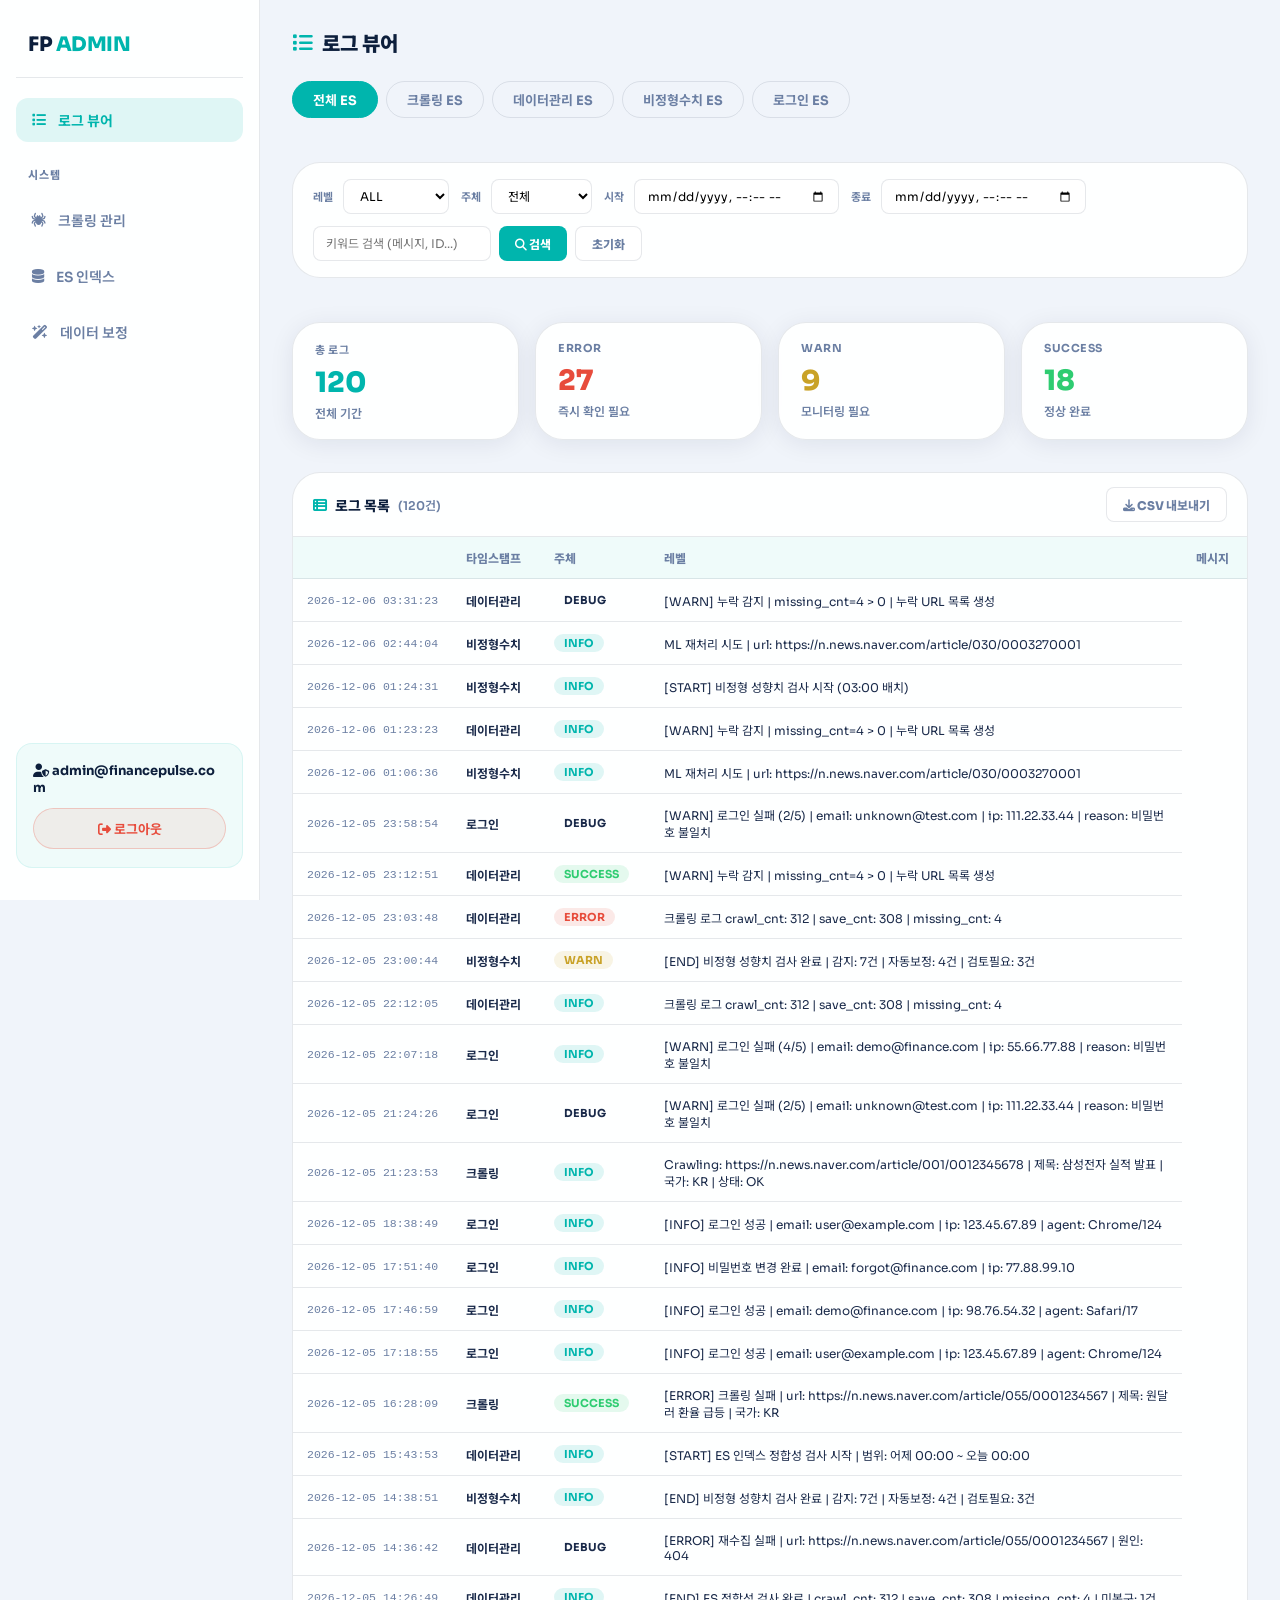
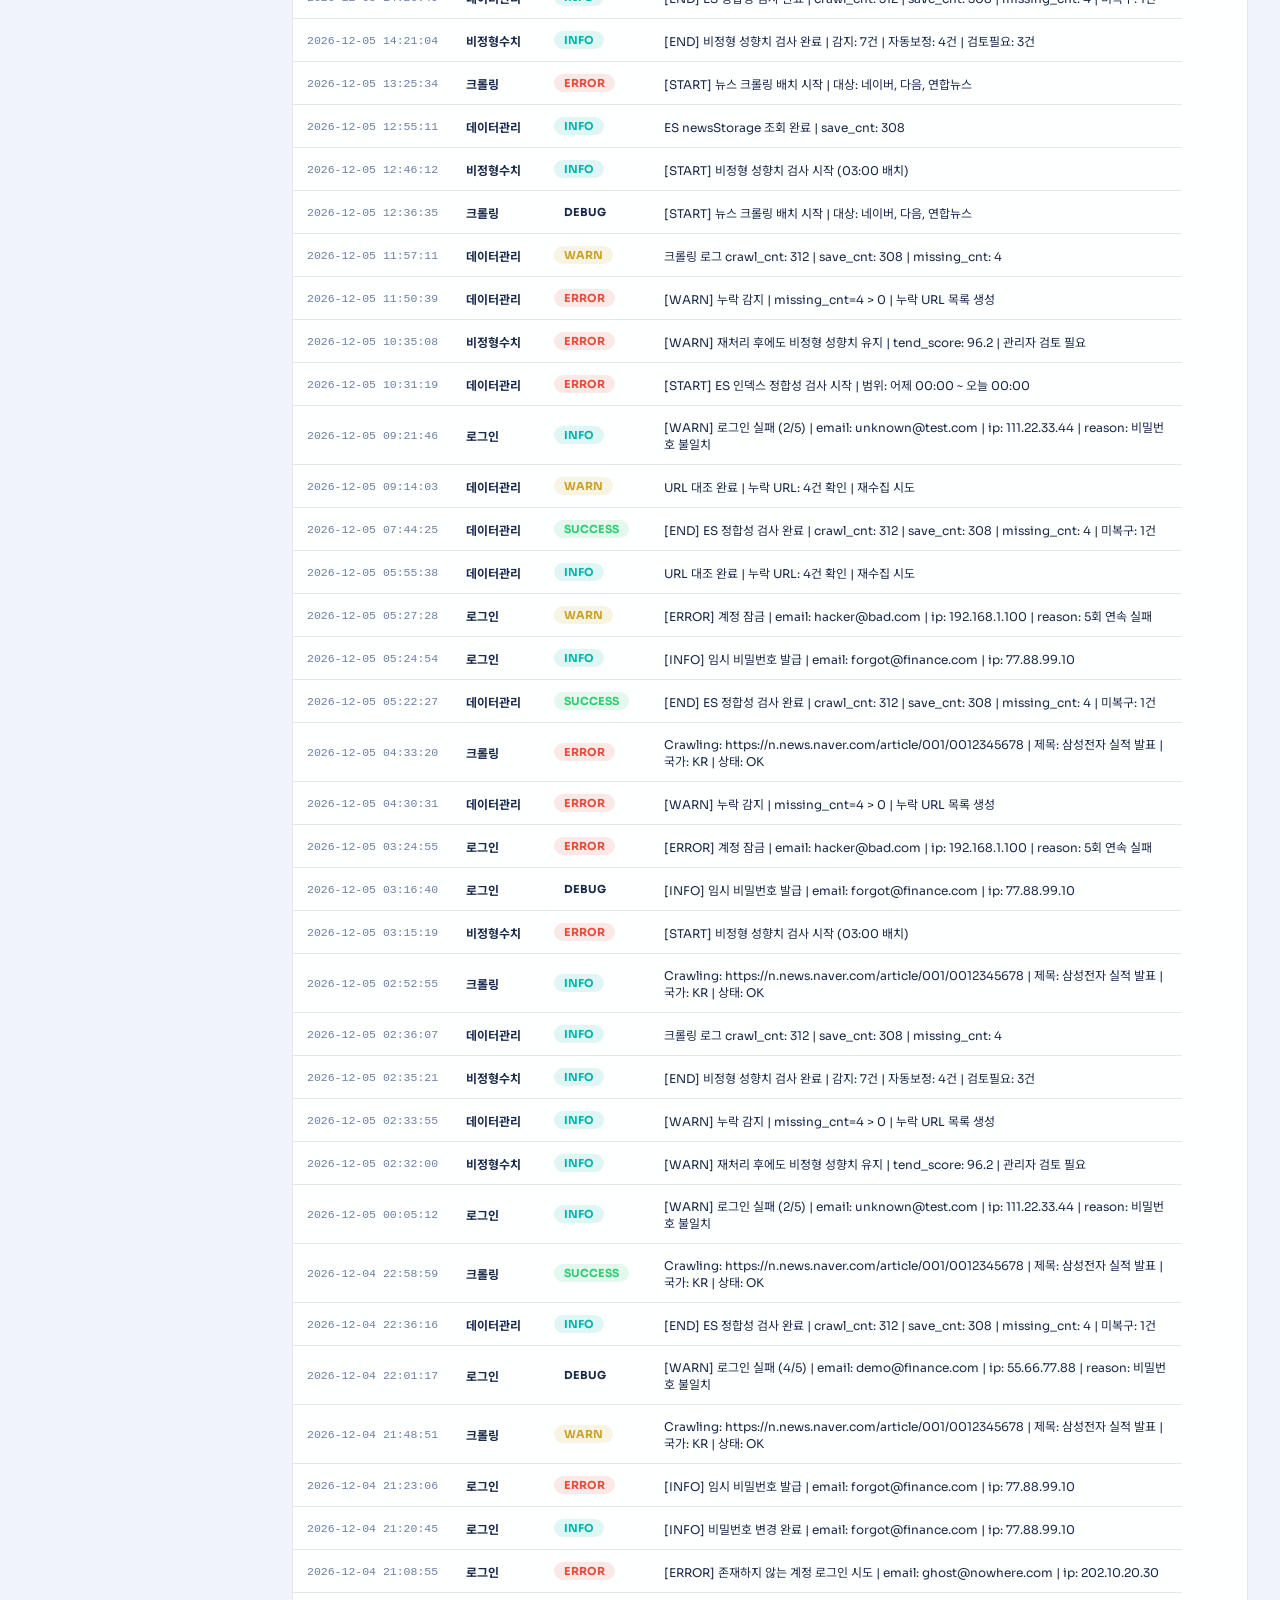
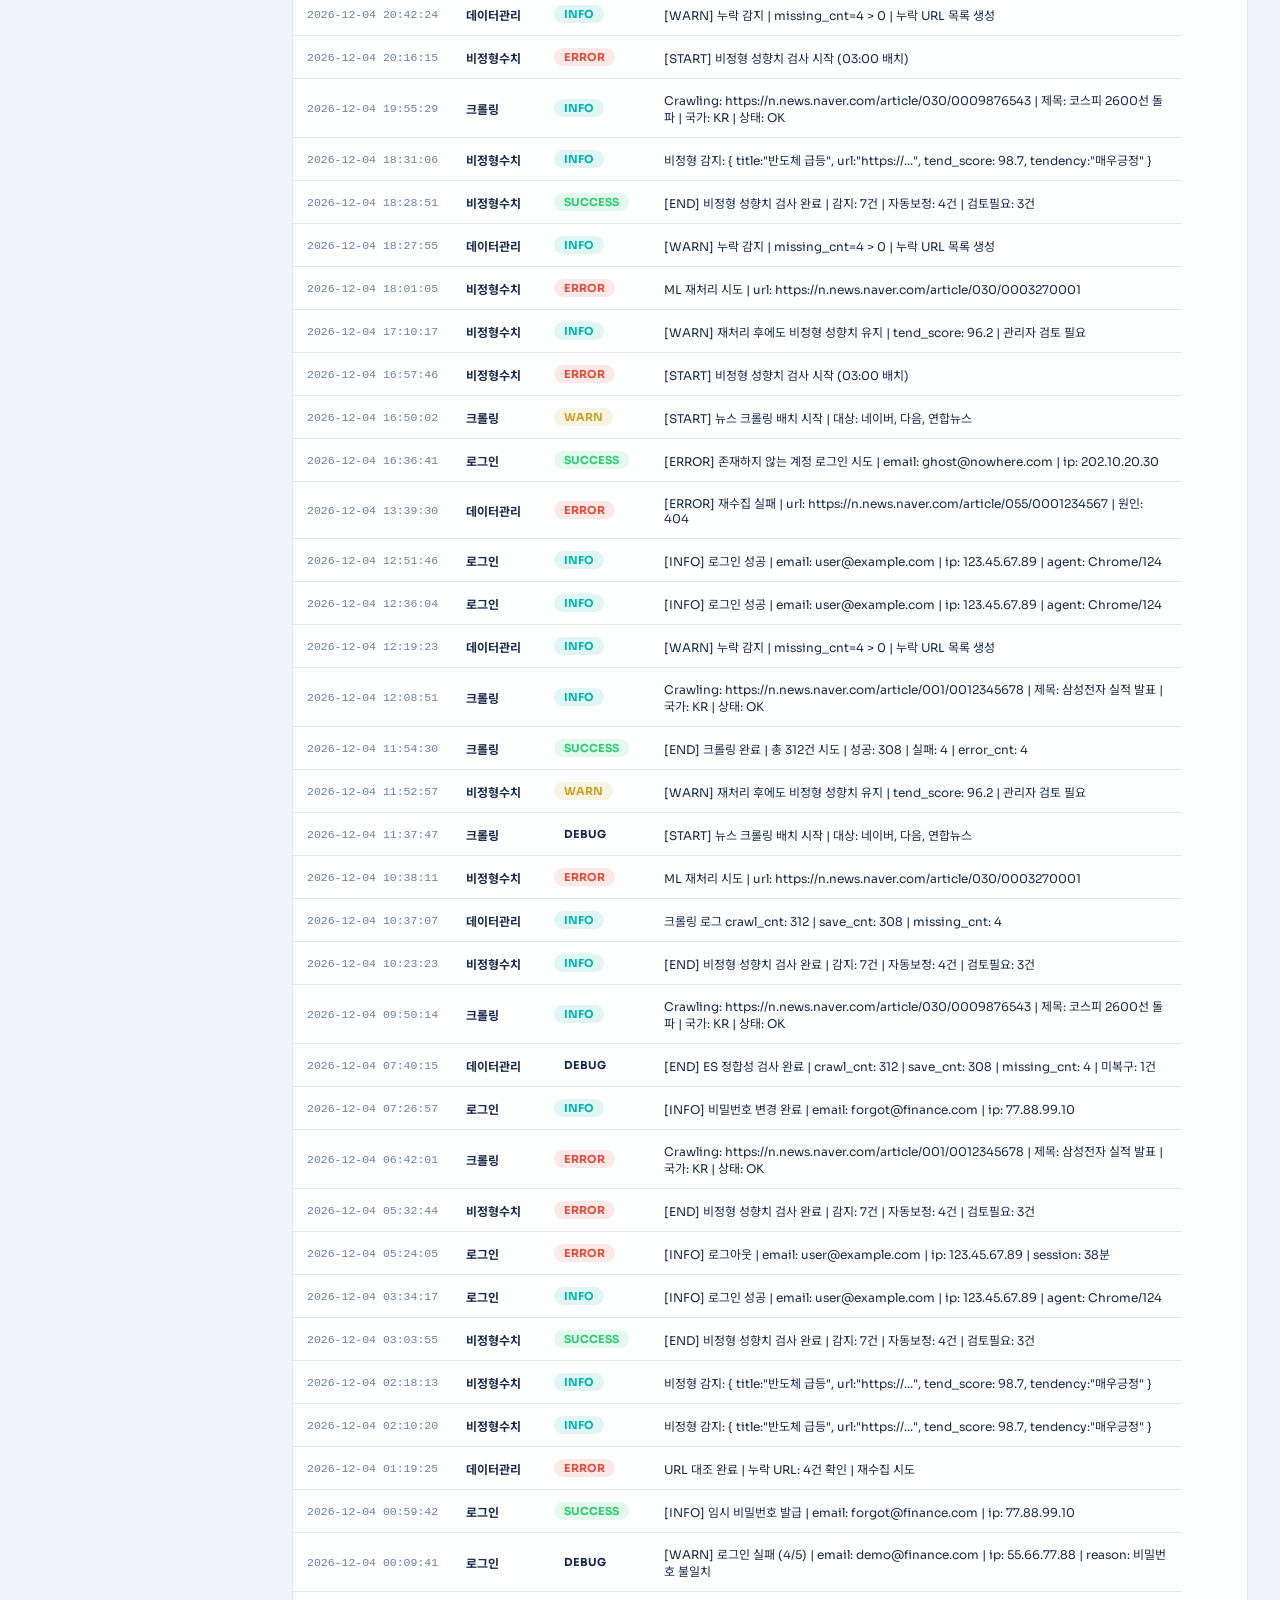
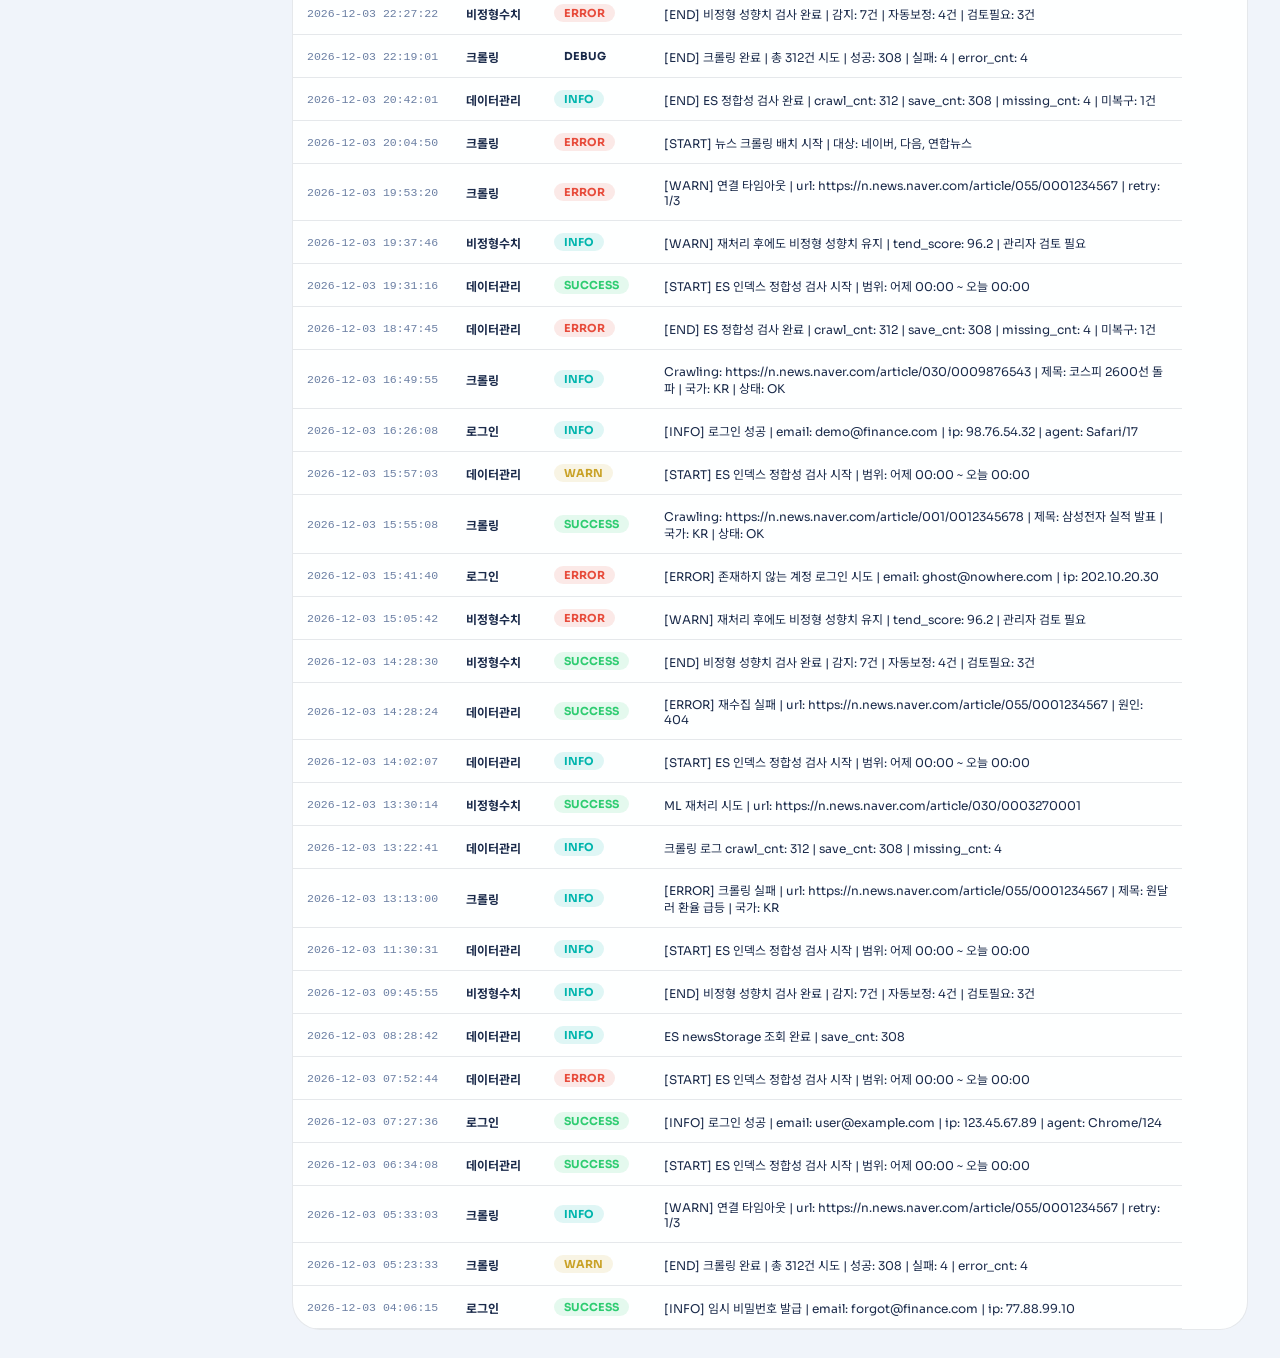
==== view/admin.html @ a8e83c27 "관리자 , 로그 [핵심기능- html 추가 및 3.31->1.31 변경]" ====
<!DOCTYPE html>
<html lang="ko">
<head>
  <meta charset="UTF-8"/>
  <meta name="viewport" content="width=device-width,initial-scale=1"/>
  <title>관리자 — Financial Pulse</title>
  <link href="https://fonts.googleapis.com/css2?family=Sora:wght@400;600;700;800;900&family=Noto+Sans+KR:wght@400;700;900&display=swap" rel="stylesheet">
  <link rel="stylesheet" href="https://cdnjs.cloudflare.com/ajax/libs/font-awesome/6.4.0/css/all.min.css">
  <style>
    /* ===== CSS 변수 정의 ===== */
    :root {
      --navy: #0D1F3C;
      --teal: #00B5AD;
      --teal-s: rgba(0,181,173,.12);
      --gold: #C9A227;
      --pos: #2ECC71;
      --neg: #E74C3C;
      --neu: #8E9CC5;
      --bg: #F0F4FA;
      --panel: rgba(255,255,255,.92);
      --pbl: rgba(13,31,60,.1);
      --text: #1A2A4A;
      --sub: #6B7FA3;
      --rxl: 28px;
      --rlg: 22px;
      --rmd: 16px;
      --sh: 0 4px 24px rgba(13,31,60,.08);
    }

    * { box-sizing: border-box; margin: 0; padding: 0; }

    body {
      font-family: 'Sora', 'Noto Sans KR', sans-serif;
      background: var(--bg);
      color: var(--text);
      min-height: 100vh;
    }

    /* ===== 레이아웃 ===== */
    .app-layout {
      display: grid;
      grid-template-columns: 260px 1fr;
      min-height: 100vh;
    }

    /* ===== 사이드바 ===== */
    .sidebar {
      background: var(--panel);
      border-right: 1px solid var(--pbl);
      padding: 24px 16px;
      display: flex;
      flex-direction: column;
      gap: 12px;
      position: sticky;
      top: 0;
      height: 100vh;
    }

    .sidebar .logo {
      font-size: 20px;
      font-weight: 900;
      color: var(--navy);
      padding: 8px 12px 20px;
      border-bottom: 1px solid var(--pbl);
      margin-bottom: 8px;
      letter-spacing: -0.5px;
    }

    .sidebar .logo span {
      color: var(--teal);
    }

    .nav-btn {
      display: flex;
      align-items: center;
      gap: 12px;
      padding: 12px 16px;
      border-radius: 12px;
      background: transparent;
      border: none;
      color: var(--sub);
      font-size: 14px;
      font-weight: 600;
      cursor: pointer;
      width: 100%;
      text-align: left;
      font-family: inherit;
      transition: all 0.2s;
    }

    .nav-btn:hover {
      background: var(--teal-s);
      color: var(--teal);
    }

    .nav-btn.active {
      background: var(--teal-s);
      color: var(--teal);
      font-weight: 700;
    }

    .adm-section-label {
      font-size: 11px;
      font-weight: 800;
      color: var(--sub);
      text-transform: uppercase;
      letter-spacing: 0.8px;
      padding: 8px 12px 4px;
      margin-top: 4px;
    }

    .user-info {
      margin-top: auto;
      margin-bottom: 8px;
      padding: 18px 16px;
      background: rgba(0, 181, 173, 0.06);
      border-radius: 16px;
      border: 1px solid rgba(0, 181, 173, 0.1);
      display: flex;
      flex-direction: column;
      gap: 12px;
    }

    .user-email {
      font-size: 13px;
      font-weight: 700;
      color: var(--navy);
      word-break: break-all;
    }

    .logout-btn {
      width: 100%;
      padding: 10px 12px;
      border-radius: 40px;
      border: 1.5px solid rgba(231, 76, 60, 0.25);
      background: rgba(231, 76, 60, 0.08);
      color: #e74c3c;
      font-weight: 700;
      font-size: 13px;
      cursor: pointer;
      font-family: inherit;
      transition: all 0.2s;
    }

    .logout-btn:hover {
      background: rgba(231, 76, 60, 0.15);
    }

    /* ===== 메인 콘텐츠 ===== */
    .content {
      padding: 28px 32px;
      display: flex;
      flex-direction: column;
      gap: 24px;
    }

    /* ===== 페이지 제목 ===== */
    .page-title {
      font-size: 22px;
      font-weight: 900;
      color: var(--navy);
      display: flex;
      align-items: center;
      gap: 10px;
      margin-bottom: 4px;
    }
    .page-title i { color: var(--teal); font-size: 20px; }

    /* ===== 통계 카드 ===== */
    .adm-stats-grid {
      display: grid;
      grid-template-columns: repeat(4, 1fr);
      gap: 16px;
      margin-bottom: 8px;
    }

    .adm-stat-card {
      background: var(--panel);
      border: 1px solid var(--pbl);
      border-radius: var(--rxl);
      padding: 18px 22px;
      box-shadow: var(--sh);
    }

    .asc-label {
      font-size: 11px;
      font-weight: 700;
      color: var(--sub);
      text-transform: uppercase;
      letter-spacing: 0.5px;
    }

    .asc-val {
      font-size: 28px;
      font-weight: 900;
      color: var(--navy);
      margin: 8px 0 4px;
    }

    .asc-sub {
      font-size: 12px;
      font-weight: 600;
      color: var(--sub);
    }

    .asc-info .asc-val { color: var(--teal); }
    .asc-err .asc-val { color: var(--neg); }
    .asc-warn .asc-val { color: var(--gold); }
    .asc-ok .asc-val { color: var(--pos); }

    /* ===== 탭 ===== */
    .adm-tabs {
      display: flex;
      gap: 8px;
      margin-bottom: 20px;
    }

    .adm-tab {
      padding: 8px 20px;
      border-radius: 999px;
      border: 1.5px solid var(--pbl);
      background: transparent;
      color: var(--sub);
      font-weight: 700;
      font-size: 13px;
      cursor: pointer;
      font-family: inherit;
      transition: all 0.2s;
    }

    .adm-tab.active {
      background: var(--teal);
      color: #fff;
      border-color: var(--teal);
    }

    /* ===== 필터 바 ===== */
    .adm-filter-bar {
      display: flex;
      flex-wrap: wrap;
      gap: 12px;
      background: var(--panel);
      padding: 16px 20px;
      border-radius: var(--rxl);
      margin-bottom: 20px;
      align-items: center;
      border: 1px solid var(--pbl);
    }

    .adm-filter-bar label {
      font-size: 11px;
      font-weight: 700;
      color: var(--sub);
      margin-right: 6px;
    }

    .adm-filter-bar select,
    .adm-filter-bar input {
      padding: 8px 12px;
      border-radius: 8px;
      border: 1.5px solid var(--pbl);
      background: white;
      font-family: inherit;
      font-size: 12px;
    }

    .adm-search-wrap {
      display: flex;
      gap: 8px;
      flex: 1;
    }

    /* ===== 버튼 ===== */
    .adm-btn {
      padding: 8px 16px;
      border-radius: 8px;
      border: 0;
      font-size: 12px;
      font-weight: 800;
      cursor: pointer;
      font-family: inherit;
    }

    .adm-btn-primary {
      background: var(--teal);
      color: #fff;
    }

    .adm-btn-ghost {
      background: var(--panel);
      border: 1.5px solid var(--pbl);
      color: var(--sub);
    }

    /* ===== 로그 테이블 ===== */
    .adm-log-wrap {
      background: var(--panel);
      border: 1px solid var(--pbl);
      border-radius: var(--rxl);
      overflow: hidden;
    }

    .adm-log-toolbar {
      display: flex;
      justify-content: space-between;
      padding: 14px 20px;
      border-bottom: 1px solid var(--pbl);
    }

    .alt-title {
      font-size: 14px;
      font-weight: 800;
      color: var(--navy);
      display: flex;
      align-items: center;
      gap: 8px;
    }

    .adm-table {
      width: 100%;
      border-collapse: collapse;
      font-size: 12px;
    }

    .adm-table th {
      background: rgba(0,181,173,.06);
      padding: 12px 14px;
      text-align: left;
      font-weight: 800;
      color: var(--sub);
      border-bottom: 1.5px solid var(--pbl);
    }

    .adm-table td {
      padding: 12px 14px;
      border-bottom: 1px solid var(--pbl);
      color: var(--text);
    }

    .adm-table td.log-msg {
      max-width: 500px;
      word-break: break-word;
      white-space: normal;
    }

    /* ===== 로그 뱃지 ===== */
    .log-badge {
      display: inline-flex;
      padding: 2px 10px;
      border-radius: 999px;
      font-size: 11px;
      font-weight: 700;
    }
    .log-success { background: rgba(46,204,113,.12); color: #2ECC71; }
    .log-warn { background: rgba(201,162,39,.12); color: #C9A227; }
    .log-error { background: rgba(231,76,60,.12); color: #E74C3C; }
    .log-info { background: rgba(0,181,173,.12); color: #00B5AD; }

    /* ===== 모달 ===== */
    .adm-detail-modal {
      position: fixed;
      inset: 0;
      background: rgba(13,31,60,.6);
      backdrop-filter: blur(8px);
      z-index: 2000;
      display: none;
      align-items: center;
      justify-content: center;
    }
    .adm-detail-modal.show { display: flex; }
    .adm-detail-box {
      background: var(--panel);
      border-radius: var(--rxl);
      width: 680px;
      max-width: 95vw;
      max-height: 85vh;
      display: flex;
      flex-direction: column;
      overflow: hidden;
    }
    .adm-detail-header {
      padding: 16px 20px;
      border-bottom: 1px solid var(--pbl);
      display: flex;
      justify-content: space-between;
    }
    .adm-detail-body { padding: 20px; overflow-y: auto; }

    .correction-modal {
      position: fixed;
      inset: 0;
      background: rgba(13,31,60,.6);
      backdrop-filter: blur(4px);
      z-index: 2100;
      display: none;
      align-items: center;
      justify-content: center;
    }
    .correction-modal.show { display: flex; }
    .correction-box {
      background: #fff;
      border-radius: 24px;
      width: 360px;
      padding: 28px;
      text-align: center;
      position: relative;
    }
        /* 활성화된 재시도 버튼 스타일 (기본 ghost 버튼) */
    .retry-missing-btn:not(:disabled) {
      opacity: 1;
      cursor: pointer;
      background: var(--panel);
      color: var(--teal);
      border: 1.5px solid rgba(0,181,173,.3);
    }
    .retry-missing-btn:not(:disabled):hover {
      background: var(--teal-s);
    }
    /* 비활성화된 버튼 */
    .retry-missing-btn:disabled {
      opacity: 0.5;
      cursor: not-allowed;
      background: var(--panel);
      border-color: var(--pbl);
      color: var(--sub);
    }
  </style>
</head>
<body>
<div class="app-layout">
  <aside class="sidebar">
    <div class="logo">FP <span>ADMIN</span></div>
    <button class="adm-nav-btn nav-btn active" data-adm-page="logs"><i class="fas fa-list"></i> 로그 뷰어</button>
    <div class="adm-section-label">시스템</div>
    <button class="adm-nav-btn nav-btn" data-adm-page="crawler"><i class="fas fa-spider"></i> 크롤링 관리</button>
    <button class="adm-nav-btn nav-btn" data-adm-page="es"><i class="fas fa-database"></i> ES 인덱스</button>
    <button class="adm-nav-btn nav-btn" data-adm-page="correction"><i class="fas fa-wand-magic-sparkles"></i> 데이터 보정</button>
    <div class="user-info">
      <div class="user-email"><i class="fas fa-user-shield"></i> admin@financepulse.com</div>
      <button class="logout-btn" id="admLogoutBtn"><i class="fas fa-right-from-bracket"></i> 로그아웃</button>
    </div>
  </aside>
  <main class="content" id="admMain"></main>
</div>

<!-- 모달들 -->
<div class="adm-detail-modal" id="admDetailModal">
  <div class="adm-detail-box">
    <div class="adm-detail-header">
      <h3 id="admDetailTitle">로그 상세</h3>
      <button class="adm-btn adm-btn-ghost" id="admDetailClose">✕ 닫기</button>
    </div>
    <div class="adm-detail-body" id="admDetailBody"></div>
  </div>
</div>

<div class="adm-detail-modal" id="errorRetryModal" style="display: none;">
  <div class="adm-detail-box" style="width: 900px; height: 85vh;">
    <div class="adm-detail-header">
      <h3>🔄 크롤링 오류 재시도 관리자</h3>
      <button class="adm-btn adm-btn-ghost" id="closeErrorRetryModal">✕ 닫기</button>
    </div>
    <div style="flex:1; overflow: auto;">
      <iframe src="adminErrorretry.html" style="width:100%; height:100%; border: none;"></iframe>
    </div>
  </div>
</div>

<!-- 재수집 확인 모달 -->
<div class="correction-modal" id="recollectConfirmModal">
  <div class="correction-box" style="width: 380px;">
    <button class="modal-close-btn" onclick="closeRecollectModal()" style="position: absolute; top: 12px; right: 12px; background: transparent; border: none; font-size: 24px; cursor: pointer;">&times;</button>
    <div id="recollectMessage" style="margin-bottom: 20px; text-align: center; font-size: 16px; font-weight: 700;">
      누락 4건 재수집을 시작하시겠습니까?
    </div>
    <div style="display: flex; gap: 12px;">
      <button id="recollectCancelBtn" class="adm-btn adm-btn-ghost" style="flex: 1;">취소</button>
      <button id="recollectConfirmBtn" class="adm-btn adm-btn-primary" style="flex: 1;">확인</button>
    </div>
  </div>
</div>

<!-- 성향 변경/삭제 모달 (4개 버튼) -->
<div class="correction-modal" id="confirmCorrectionModal">
  <div class="correction-box" style="width: 420px;">
    <button class="modal-close-btn" onclick="document.getElementById('confirmCorrectionModal').classList.remove('show')" style="position: absolute; top: 12px; right: 12px; background: transparent; border: none; font-size: 24px; cursor: pointer;">&times;</button>
    <h4 style="margin-bottom: 20px;">✏️ 성향 변경 / 삭제</h4>
    <div style="background: #f5f7fa; padding: 16px; border-radius: 16px; margin-bottom: 20px; text-align: left;">
      <div><strong>📌 제목</strong><br><span id="confirmItemTitle">-</span></div>
      <div><strong>🔗 URL</strong><br><span id="confirmItemUrl">-</span></div>
      <div><strong>📊 현재 점수</strong><br><span id="confirmItemScore">-</span></div>
      <div><strong>🏷️ 현재 성향</strong><br><span id="confirmCurrentTendency">-</span></div>
    </div>
    <!-- 4개 버튼 -->
    <div style="display: flex; gap: 10px; justify-content: center; margin-bottom: 10px; flex-wrap: wrap;">
      <button id="actionPositive" class="adm-btn" style="background: #2ECC71; color: white; border: none; padding: 10px 18px; border-radius: 40px; font-weight: 800;">긍정</button>
      <button id="actionNeutral" class="adm-btn" style="background: #8E9CC5; color: white; border: none; padding: 10px 18px; border-radius: 40px; font-weight: 800;">중립</button>
      <button id="actionNegative" class="adm-btn" style="background: #E74C3C; color: white; border: none; padding: 10px 18px; border-radius: 40px; font-weight: 800;">부정</button>
      <button id="actionDelete" class="adm-btn" style="background: #2c3e50; color: white; border: none; padding: 10px 18px; border-radius: 40px; font-weight: 800;">삭제</button>
    </div>
  </div>
</div>

<!-- 삭제 확인 모달 -->
<div class="correction-modal" id="deleteConfirmModal">
  <div class="correction-box" style="width: 360px;">
    <button class="modal-close-btn" onclick="document.getElementById('deleteConfirmModal').classList.remove('show')" style="position: absolute; top: 12px; right: 12px; background: transparent; border: none; font-size: 24px; cursor: pointer;">&times;</button>
    <div style="font-size: 48px; text-align: center; margin-bottom: 16px;">⚠️</div>
    <h4 style="margin-bottom: 12px;">삭제 확인</h4>
    <p style="margin-bottom: 24px; color: var(--sub); font-size: 14px;">
      "<span id="deleteItemTitle" style="font-weight: 800; color: var(--navy);"></span>" 항목을<br>
      정말 삭제하시겠습니까?
    </p>
    <div style="display: flex; gap: 12px;">
      <button id="deleteConfirmCancel" class="adm-btn adm-btn-ghost" style="flex: 1;">취소</button>
      <button id="deleteConfirmOk" class="adm-btn" style="flex: 1; background: #E74C3C; color: white; border: none;">삭제</button>
    </div>
  </div>
</div>

<script>
// 세션 자동 생성
if (!localStorage.getItem('fp_session')) {
  localStorage.setItem('fp_session', JSON.stringify({
    email: 'admin@financepulse.com',
    ts: Date.now()
  }));
}
</script>
<script src="js/core.js"></script>
<script src="js/admin.js"></script>
<script>
const _s = checkSession(true);
if(_s) {
  window.onload = function() { initAdminScreen(); };
}

function closeRecollectModal() {
  document.getElementById('recollectConfirmModal').classList.remove('show');
}
</script>
</body>
</html>
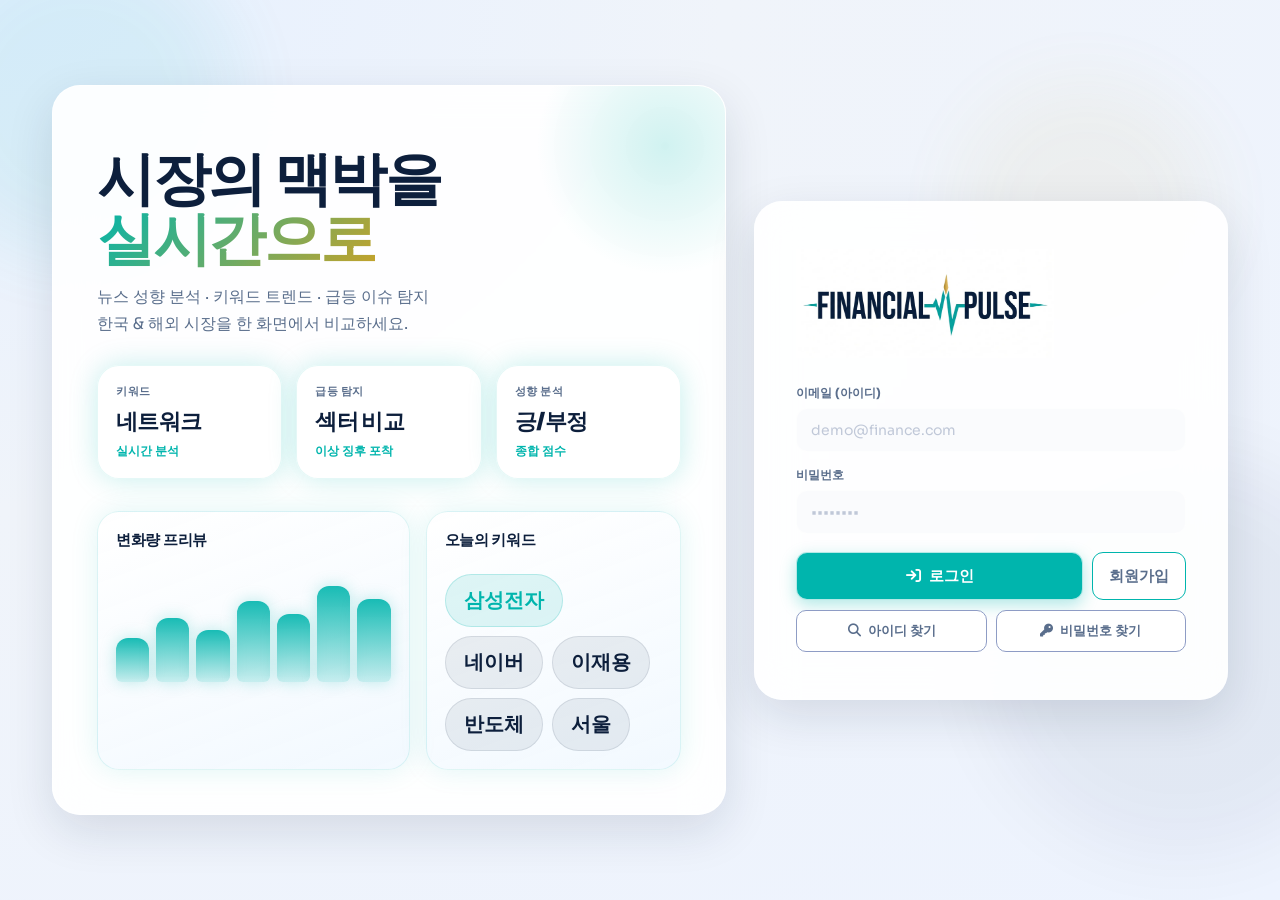
==== commit 96c9489e: "회원가입, 로그인, 로그아웃, id/pw 찾기 해결, 관리자 [ 테스트 내역서 내용 수정 v2](with 정환 FE)" ====
--- a/view/admin.html
+++ b/view/admin.html
@@ -436,7 +436,7 @@
     <button class="adm-nav-btn nav-btn" data-adm-page="es"><i class="fas fa-database"></i> ES 인덱스</button>
     <button class="adm-nav-btn nav-btn" data-adm-page="correction"><i class="fas fa-wand-magic-sparkles"></i> 데이터 보정</button>
     <div class="user-info">
-      <div class="user-email"><i class="fas fa-user-shield"></i> admin@financepulse.com</div>
+      <div class="user-email" id="adminEmailDisplay"><i class="fas fa-user-shield"></i></div>
       <button class="logout-btn" id="admLogoutBtn"><i class="fas fa-right-from-bracket"></i> 로그아웃</button>
     </div>
   </aside>
@@ -518,22 +518,19 @@
   </div>
 </div>
 
-<script>
-// 세션 자동 생성
-if (!localStorage.getItem('fp_session')) {
-  localStorage.setItem('fp_session', JSON.stringify({
-    email: 'admin@financepulse.com',
-    ts: Date.now()
-  }));
-}
-</script>
 <script src="js/core.js"></script>
+<script src="js/api.js"></script>
 <script src="js/admin.js"></script>
 <script>
-const _s = checkSession(true);
-if(_s) {
-  window.onload = function() { initAdminScreen(); };
-}
+window.onload = async function() {
+  const session = await checkSession(true);
+  if (!session) return;
+  const emailEl = document.getElementById('adminEmailDisplay');
+  if (emailEl && session.email) {
+    emailEl.innerHTML = `<i class="fas fa-user-shield"></i> ${session.email}`;
+  }
+  initAdminScreen();
+};
 
 function closeRecollectModal() {
   document.getElementById('recollectConfirmModal').classList.remove('show');
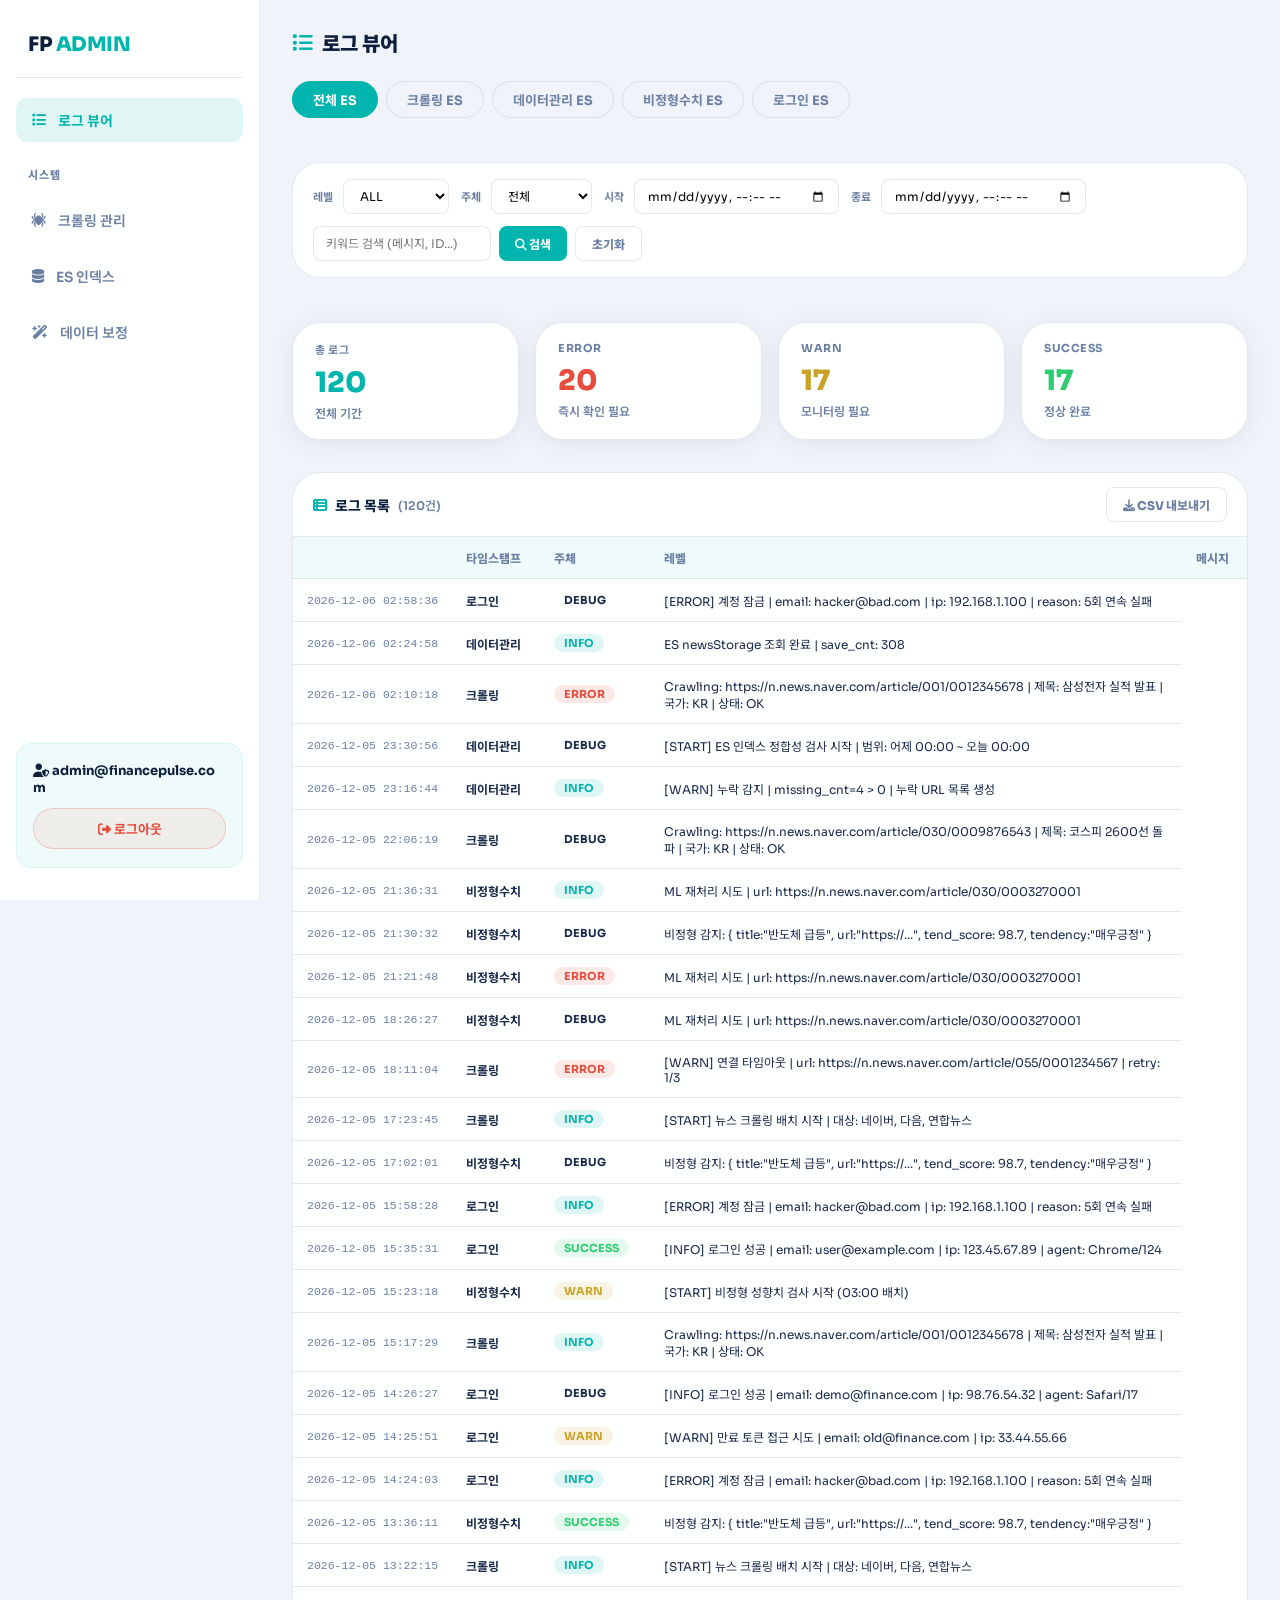
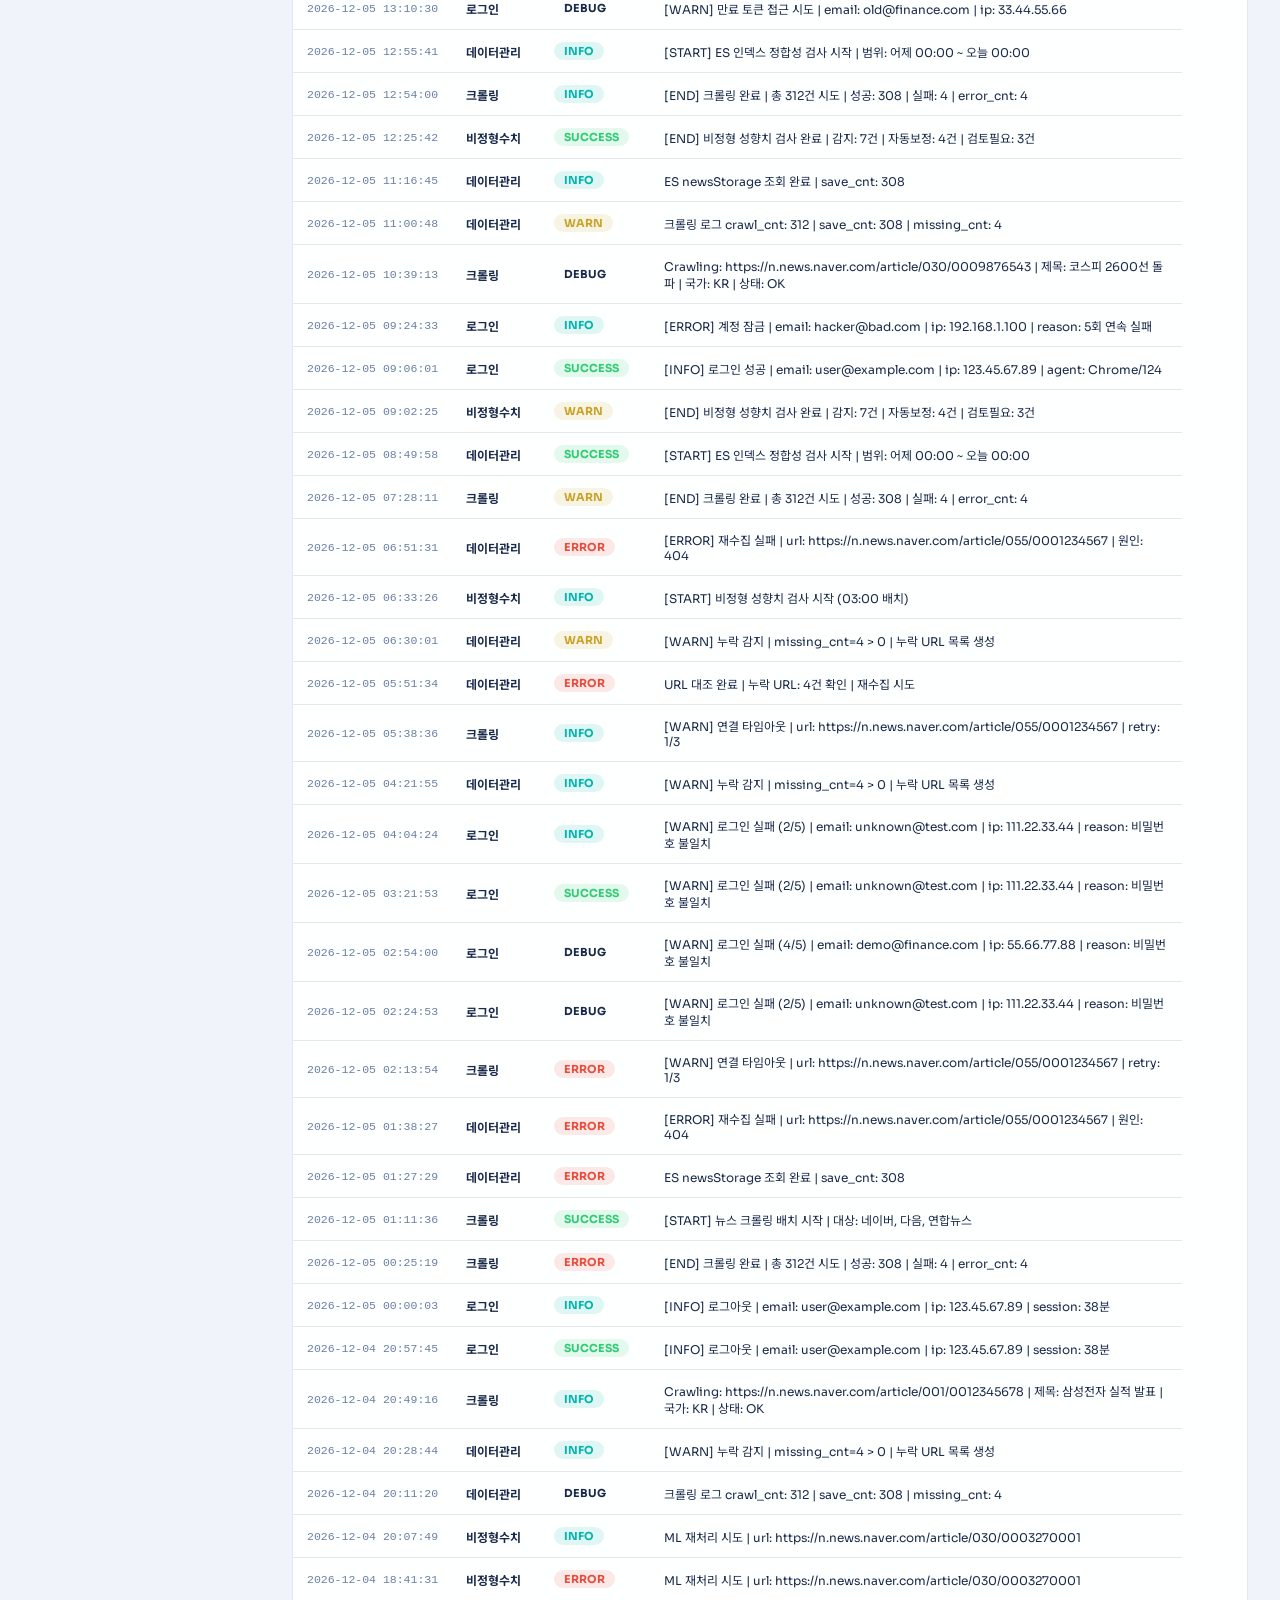
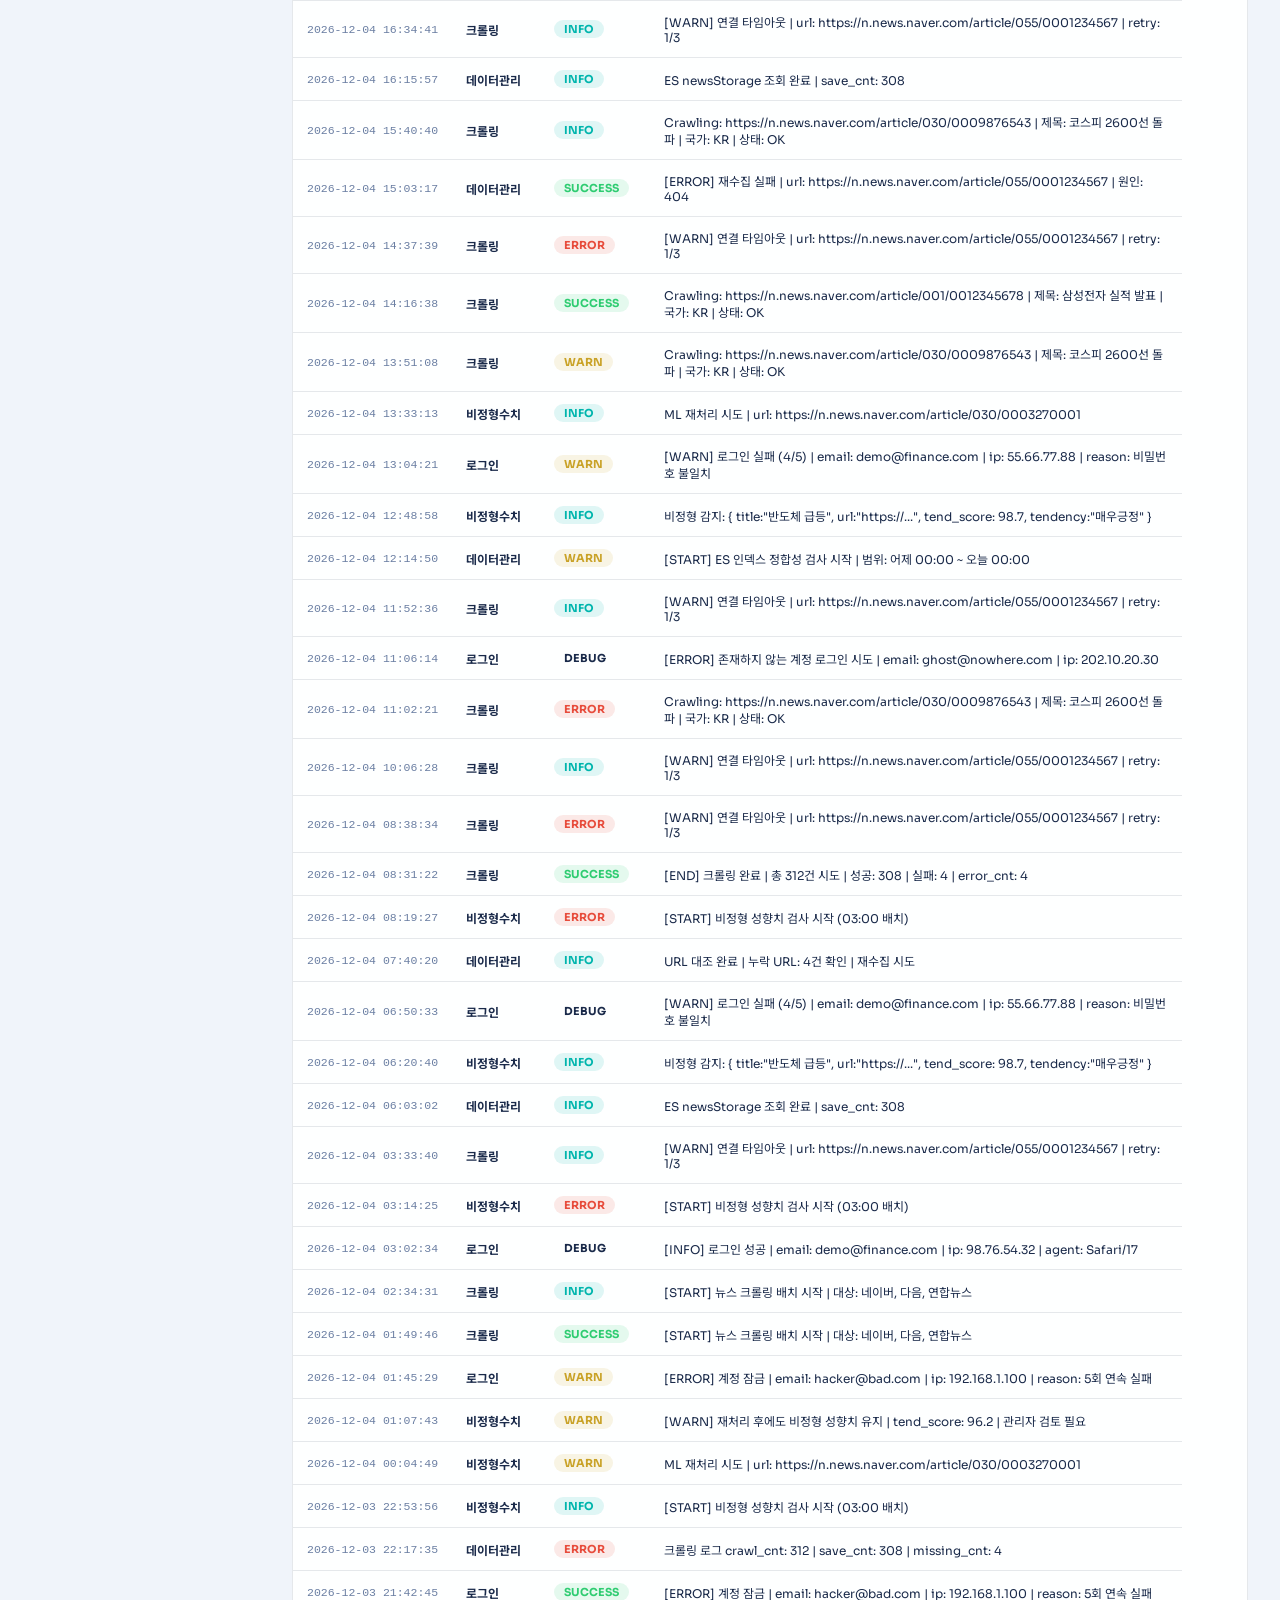
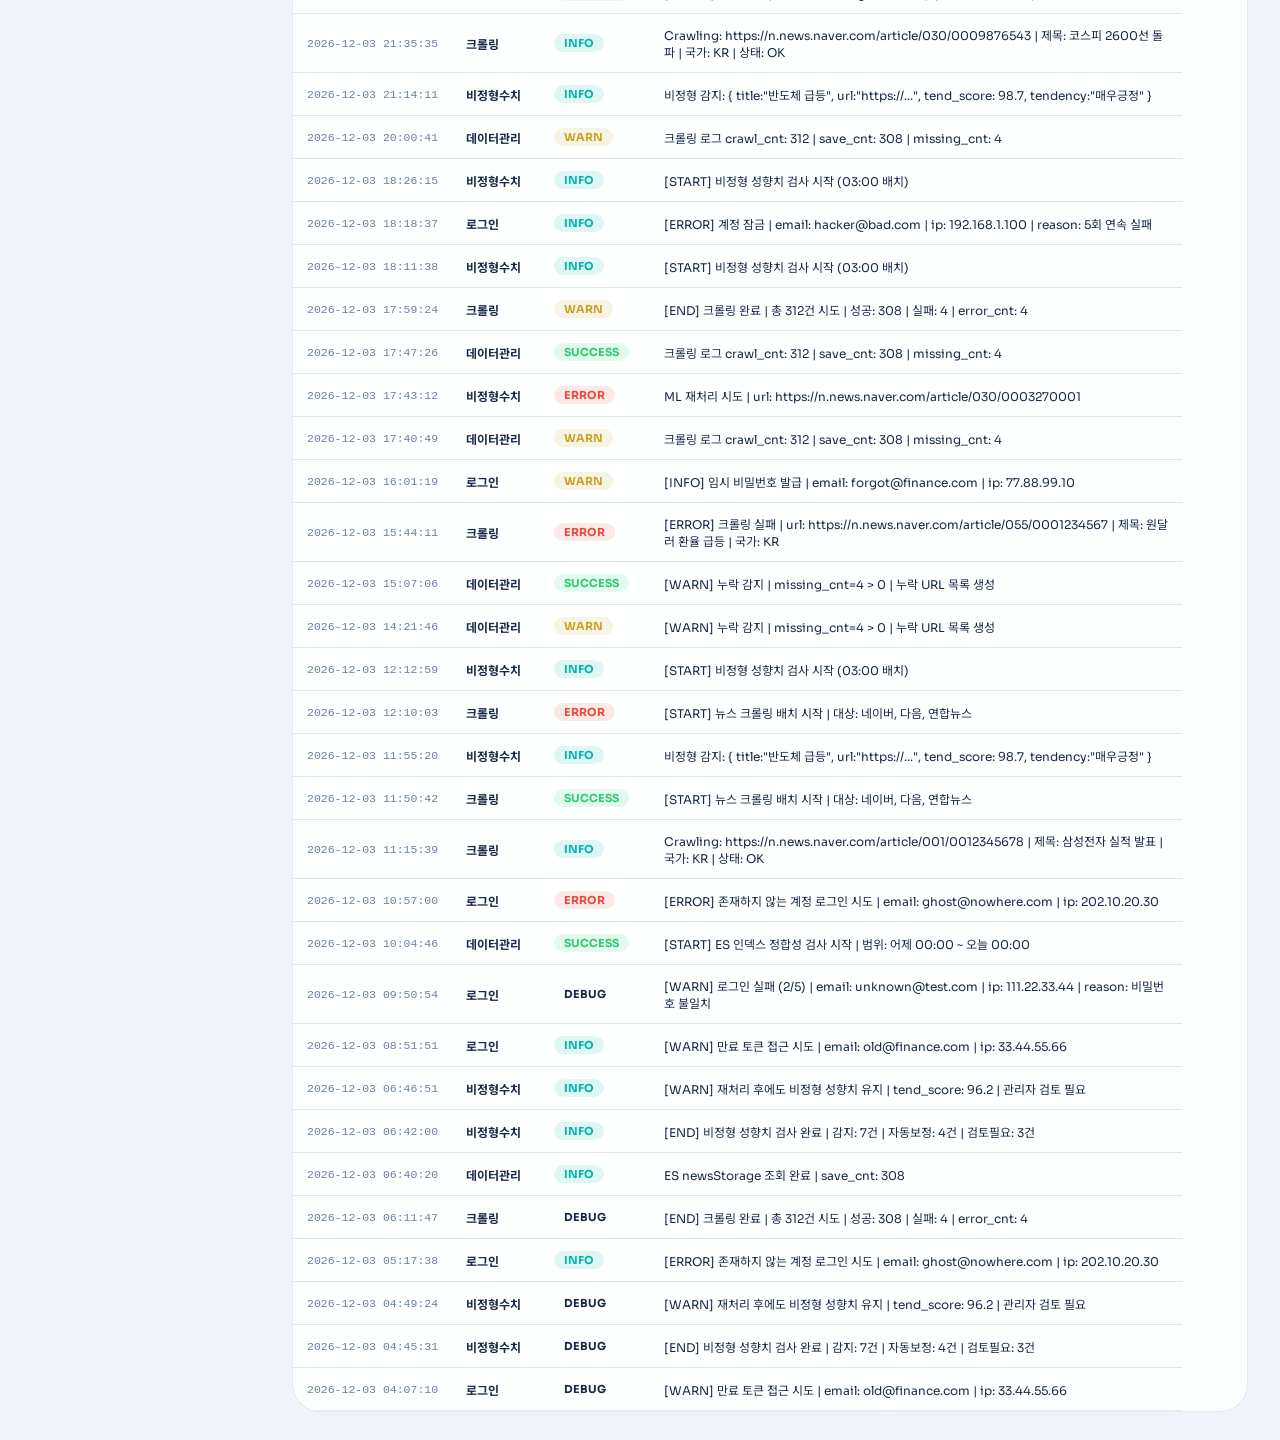
==== commit 9cf51ad6: "Revert "회원가입, 로그인, 로그아웃, id/pw 찾기 해결, 관리자" This reverts commit 96c9489e38bfde0cd9d598584f165e9b83d14" ====
--- a/view/admin.html
+++ b/view/admin.html
@@ -436,7 +436,7 @@
     <button class="adm-nav-btn nav-btn" data-adm-page="es"><i class="fas fa-database"></i> ES 인덱스</button>
     <button class="adm-nav-btn nav-btn" data-adm-page="correction"><i class="fas fa-wand-magic-sparkles"></i> 데이터 보정</button>
     <div class="user-info">
-      <div class="user-email" id="adminEmailDisplay"><i class="fas fa-user-shield"></i></div>
+      <div class="user-email"><i class="fas fa-user-shield"></i> admin@financepulse.com</div>
       <button class="logout-btn" id="admLogoutBtn"><i class="fas fa-right-from-bracket"></i> 로그아웃</button>
     </div>
   </aside>
@@ -518,19 +518,22 @@
   </div>
 </div>
 
+<script>
+// 세션 자동 생성
+if (!localStorage.getItem('fp_session')) {
+  localStorage.setItem('fp_session', JSON.stringify({
+    email: 'admin@financepulse.com',
+    ts: Date.now()
+  }));
+}
+</script>
 <script src="js/core.js"></script>
-<script src="js/api.js"></script>
 <script src="js/admin.js"></script>
 <script>
-window.onload = async function() {
-  const session = await checkSession(true);
-  if (!session) return;
-  const emailEl = document.getElementById('adminEmailDisplay');
-  if (emailEl && session.email) {
-    emailEl.innerHTML = `<i class="fas fa-user-shield"></i> ${session.email}`;
-  }
-  initAdminScreen();
-};
+const _s = checkSession(true);
+if(_s) {
+  window.onload = function() { initAdminScreen(); };
+}
 
 function closeRecollectModal() {
   document.getElementById('recollectConfirmModal').classList.remove('show');
